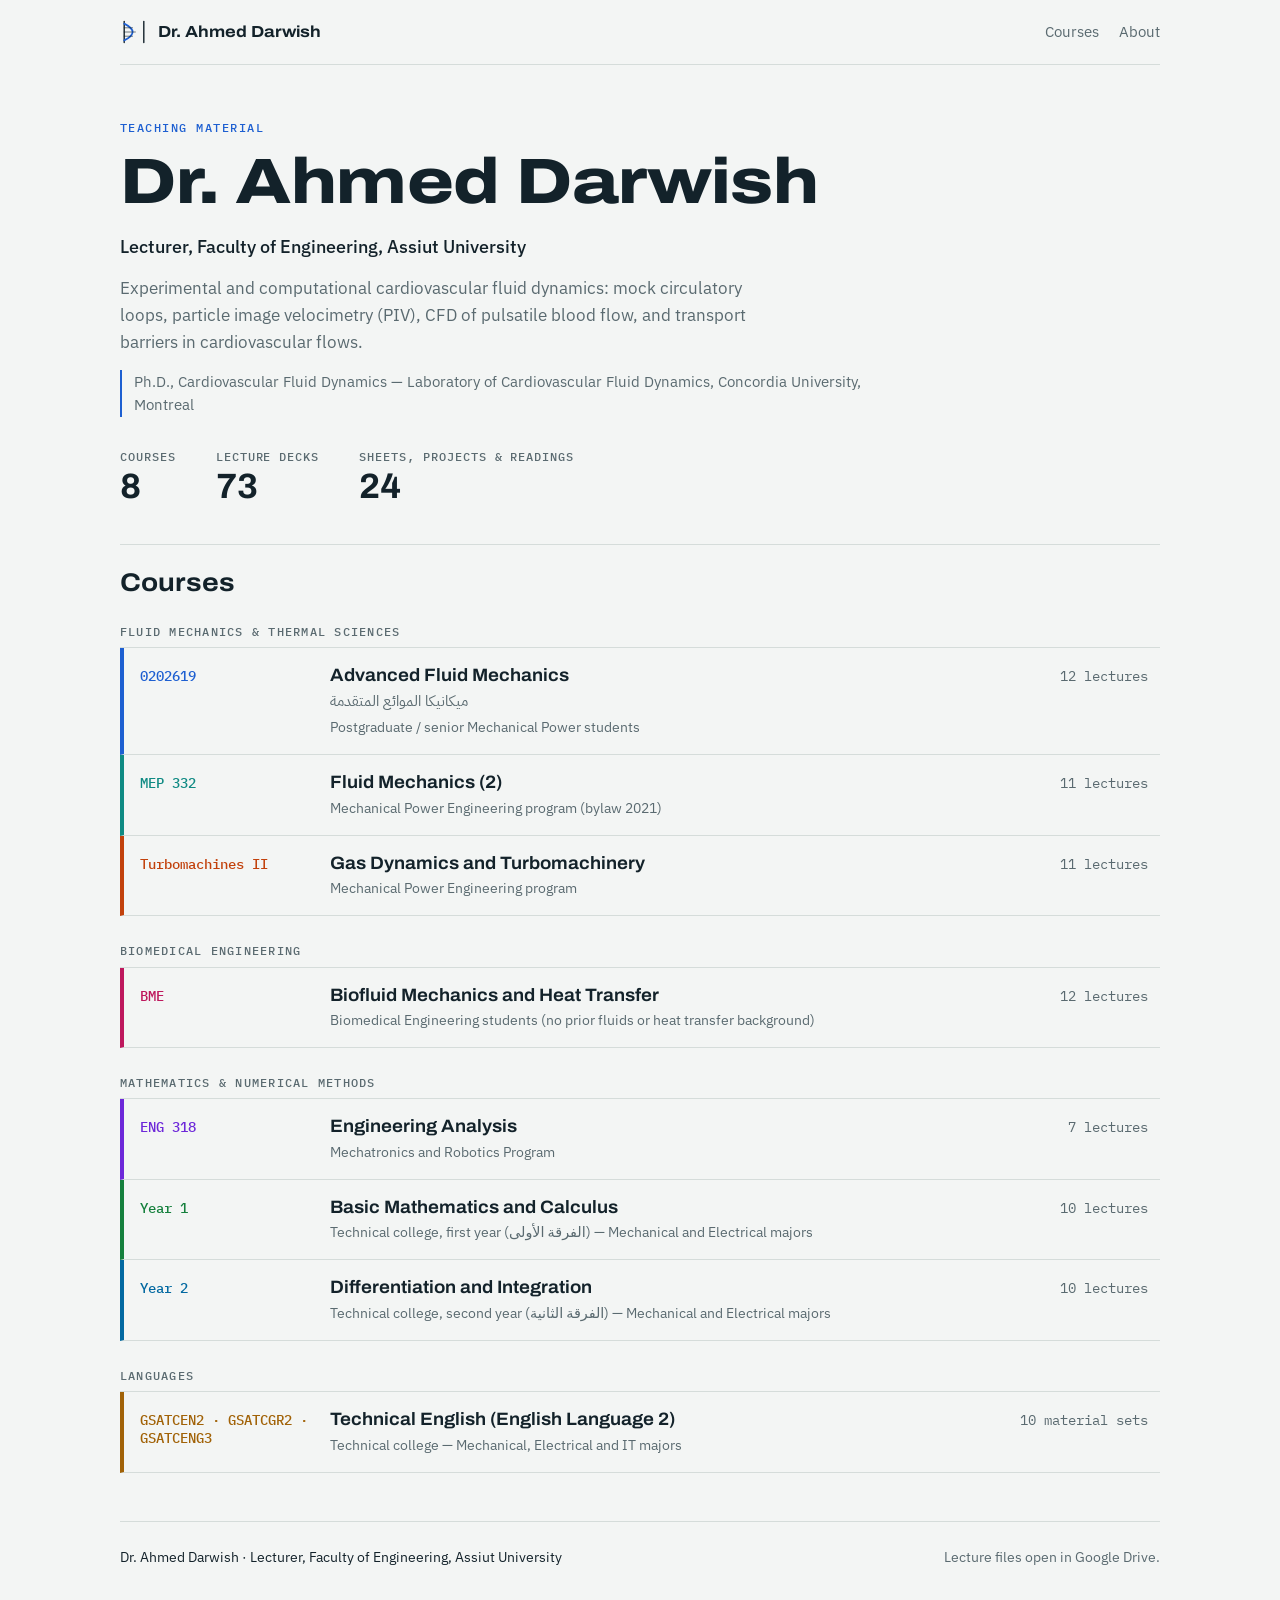
==== site/index.html @ e87729ba "Add teaching website source, built site and Pages workflow Co-Authored-By: Claude Opus 5.5 <noreply@" ====
<!DOCTYPE html>
<html lang="en">
<head>
<meta charset="utf-8">
<meta name="viewport" content="width=device-width, initial-scale=1">
<title>Dr. Ahmed Darwish — Teaching</title>
<meta name="description" content="Teaching material by Dr. Ahmed Darwish: lecture slides, problem sheets and projects.">
<link rel="preconnect" href="https://fonts.googleapis.com">
<link rel="preconnect" href="https://fonts.gstatic.com" crossorigin>
<link href="https://fonts.googleapis.com/css2?family=Archivo:wdth,wght@100..125,500..800&family=IBM+Plex+Sans:wght@400;500;600&family=IBM+Plex+Mono:wght@400;500&family=IBM+Plex+Sans+Arabic:wght@400;500&display=swap" rel="stylesheet">
<link rel="stylesheet" href="assets/style.css">
</head>
<body>
<header class="topbar">
  <a class="brand" href="index.html"><svg class="logo" viewBox="0 0 40 40" aria-hidden="true">
<line x1="6" y1="5" x2="6" y2="35"/><line x1="34" y1="5" x2="34" y2="35"/>
<path d="M6 8 Q30 20 6 32" fill="none"/>
<g class="arrows"><line x1="6" y1="14" x2="18" y2="14"/><line x1="6" y1="20" x2="22" y2="20"/><line x1="6" y1="26" x2="18" y2="26"/></g>
</svg><span>Dr. Ahmed Darwish</span></a>
  <nav aria-label="Main"><a href="index.html#courses">Courses</a><a href="index.html#about">About</a></nav>
</header>
<main>
<section class="hero" id="about">
  <p class="eyebrow">Teaching material</p>
  <h1>Dr. Ahmed Darwish</h1>
  <p class="role">Lecturer, Faculty of Engineering, Assiut University</p>
  <p class="lede">Experimental and computational cardiovascular fluid dynamics: mock circulatory loops, particle image velocimetry (PIV), CFD of pulsatile blood flow, and transport barriers in cardiovascular flows.</p>
  <p class="phd">Ph.D., Cardiovascular Fluid Dynamics — Laboratory of Cardiovascular Fluid Dynamics, Concordia University, Montreal</p>
  <dl class="stats">
    <div><dt>Courses</dt><dd>8</dd></div>
    <div><dt>Lecture decks</dt><dd>73</dd></div>
    <div><dt>Sheets, projects &amp; readings</dt><dd>24</dd></div>
  </dl>
</section>
<section id="courses" class="courses">
  <h2>Courses</h2>
  <section class="group"><h3>Fluid Mechanics &amp; Thermal Sciences</h3><ul class="course-list"><li><a class="course-row" href="courses/advanced-fluid-mechanics.html" style="--course:#1d5fd1">
  <span class="code">0202619</span>
  <span class="name"><strong>Advanced Fluid Mechanics</strong><span class="ar" lang="ar" dir="rtl">ميكانيكا الموائع المتقدمة</span><em>Postgraduate / senior Mechanical Power students</em></span>
  <span class="count">12 lectures</span>
</a></li><li><a class="course-row" href="courses/fluid-mechanics-2.html" style="--course:#0f8a83">
  <span class="code">MEP 332</span>
  <span class="name"><strong>Fluid Mechanics (2)</strong><em>Mechanical Power Engineering program (bylaw 2021)</em></span>
  <span class="count">11 lectures</span>
</a></li><li><a class="course-row" href="courses/turbomachinery.html" style="--course:#c2410c">
  <span class="code">Turbomachines II</span>
  <span class="name"><strong>Gas Dynamics and Turbomachinery</strong><em>Mechanical Power Engineering program</em></span>
  <span class="count">11 lectures</span>
</a></li></ul></section><section class="group"><h3>Biomedical Engineering</h3><ul class="course-list"><li><a class="course-row" href="courses/biofluid-mechanics-heat-transfer.html" style="--course:#be185d">
  <span class="code">BME</span>
  <span class="name"><strong>Biofluid Mechanics and Heat Transfer</strong><em>Biomedical Engineering students (no prior fluids or heat transfer background)</em></span>
  <span class="count">12 lectures</span>
</a></li></ul></section><section class="group"><h3>Mathematics &amp; Numerical Methods</h3><ul class="course-list"><li><a class="course-row" href="courses/eng-318-engineering-analysis.html" style="--course:#6d28d9">
  <span class="code">ENG 318</span>
  <span class="name"><strong>Engineering Analysis</strong><em>Mechatronics and Robotics Program</em></span>
  <span class="count">7 lectures</span>
</a></li><li><a class="course-row" href="courses/basic-mathematics-calculus.html" style="--course:#15803d">
  <span class="code">Year 1</span>
  <span class="name"><strong>Basic Mathematics and Calculus</strong><em>Technical college, first year (الفرقة الأولى) — Mechanical and Electrical majors</em></span>
  <span class="count">10 lectures</span>
</a></li><li><a class="course-row" href="courses/differentiation-integration.html" style="--course:#0369a1">
  <span class="code">Year 2</span>
  <span class="name"><strong>Differentiation and Integration</strong><em>Technical college, second year (الفرقة الثانية) — Mechanical and Electrical majors</em></span>
  <span class="count">10 lectures</span>
</a></li></ul></section><section class="group"><h3>Languages</h3><ul class="course-list"><li><a class="course-row" href="courses/technical-english.html" style="--course:#a16207">
  <span class="code">GSATCEN2 · GSATCGR2 · GSATCENG3</span>
  <span class="name"><strong>Technical English (English Language 2)</strong><em>Technical college — Mechanical, Electrical and IT majors</em></span>
  <span class="count">10 material sets</span>
</a></li></ul></section>
</section>
</main>
<footer class="foot">
  <p>Dr. Ahmed Darwish · Lecturer, Faculty of Engineering, Assiut University</p>
  <p class="muted">Lecture files open in Google Drive.</p>
</footer>
</body>
</html>
---- site/assets/style.css ----
/* Layout idea: a lab-notebook index. Hairline rules, mono codes in a left column,
   each course carries its own colour as a margin stripe. */
:root {
  --paper: #f3f5f4;
  --surface: #ffffff;
  --ink: #13222a;
  --muted: #5a6a70;
  --rule: #d5dcda;
  --accent: #1d5fd1;
  --course: var(--accent);
  --display: "Archivo", "Helvetica Neue", Arial, sans-serif;
  --body: "IBM Plex Sans", "Segoe UI", system-ui, sans-serif;
  --mono: "IBM Plex Mono", ui-monospace, Consolas, monospace;
  --arabic: "IBM Plex Sans Arabic", "Segoe UI", Tahoma, sans-serif;
  color-scheme: light;
}
@media (prefers-color-scheme: dark) {
  :root:not([data-theme="light"]) {
    --paper: #0f1719; --surface: #152125; --ink: #e4ecea; --muted: #94a5a9;
    --rule: #26363b; --accent: #7aa7ff; color-scheme: dark;
  }
  :root:not([data-theme="light"]) body { --course-text: color-mix(in srgb, var(--course) 55%, white); }
}
:root[data-theme="dark"] {
  --paper: #0f1719; --surface: #152125; --ink: #e4ecea; --muted: #94a5a9;
  --rule: #26363b; --accent: #7aa7ff; color-scheme: dark;
}
:root[data-theme="dark"] body { --course-text: color-mix(in srgb, var(--course) 55%, white); }

* { box-sizing: border-box; }
html { -webkit-text-size-adjust: 100%; }
body {
  margin: 0; background: var(--paper); color: var(--ink);
  font: 400 1rem/1.6 var(--body);
  --course-text: var(--course);
}
a { color: inherit; }
a:focus-visible { outline: 2px solid var(--course-text); outline-offset: 3px; border-radius: 2px; }
h1, h2, h3 { font-family: var(--display); text-wrap: balance; line-height: 1.1; margin: 0; }
.muted { color: var(--muted); }
.sr { position: absolute; width: 1px; height: 1px; overflow: hidden; clip: rect(0 0 0 0); }
.ar { font-family: var(--arabic); text-align: left; justify-self: start; }

.topbar, main, .foot { width: min(1040px, 100% - 32px); margin-inline: auto; }
.topbar {
  display: flex; justify-content: space-between; align-items: center; gap: 16px;
  padding: 18px 0; border-bottom: 1px solid var(--rule);
}
.brand { display: flex; align-items: center; gap: 10px; text-decoration: none; font: 700 1rem/1 var(--display); font-stretch: 112%; }
.logo { width: 28px; height: 28px; stroke: var(--ink); stroke-width: 2; stroke-linecap: round; }
.logo path { stroke: var(--course-text); stroke-width: 2.5; }
.logo .arrows { stroke-width: 1.4; opacity: .6; }
.topbar nav { display: flex; gap: 20px; font-size: .92rem; }
.topbar nav a { text-decoration: none; color: var(--muted); }
.topbar nav a:hover { color: var(--ink); }

/* Home */
.hero { padding: 56px 0 40px; display: grid; gap: 14px; max-width: 760px; }
.eyebrow { margin: 0; font: 500 .78rem/1 var(--mono); letter-spacing: .12em; text-transform: uppercase; color: var(--accent); }
.hero h1 { font-size: clamp(2.4rem, 6vw, 4rem); font-weight: 800; font-stretch: 118%; letter-spacing: -.01em; }
.role { margin: 0; font-size: 1.15rem; font-weight: 500; }
.lede { margin: 0; color: var(--muted); max-width: 65ch; font-size: 1.05rem; }
.phd { margin: 0; font-size: .92rem; color: var(--muted); border-left: 2px solid var(--accent); padding-left: 12px; }
.stats { display: flex; flex-wrap: wrap; gap: 40px; margin: 18px 0 0; }
.stats dt { font: 500 .75rem/1.3 var(--mono); text-transform: uppercase; letter-spacing: .08em; color: var(--muted); }
.stats dd { margin: 4px 0 0; font: 700 2.2rem/1 var(--display); font-variant-numeric: tabular-nums; }

.courses { padding: 24px 0 48px; border-top: 1px solid var(--rule); display: grid; gap: 28px; }
.courses > h2 { font-size: 1.6rem; font-stretch: 110%; }
.group h3 { font: 500 .78rem/1 var(--mono); text-transform: uppercase; letter-spacing: .1em; color: var(--muted); padding-bottom: 10px; border-bottom: 1px solid var(--rule); }
.course-list { list-style: none; margin: 0; padding: 0; }
.course-row {
  --course-text: var(--course);
  display: grid; grid-template-columns: 170px 1fr auto; gap: 20px; align-items: baseline;
  padding: 16px 12px 16px 16px; text-decoration: none; border-bottom: 1px solid var(--rule);
  border-left: 4px solid var(--course); transition: background .15s;
}
.course-row:hover { background: var(--surface); }
.course-row .code { font: 500 .85rem/1.3 var(--mono); color: var(--course-text); }
.course-row .name { display: grid; gap: 2px; }
.course-row strong { font: 650 1.12rem/1.25 var(--display); font-stretch: 105%; }
.course-row .ar { font-size: .95rem; color: var(--muted); }
.course-row em { font-style: normal; font-size: .9rem; color: var(--muted); }
.course-row .count { font: 400 .85rem/1 var(--mono); color: var(--muted); white-space: nowrap; font-variant-numeric: tabular-nums; }

/* Course page */
.course { padding-bottom: 40px; display: grid; gap: 36px; }
.crumb { margin: 24px 0 0; font-size: .9rem; }
.crumb a { color: var(--muted); }
.course-head { display: grid; gap: 14px; padding: 8px 0 32px 24px; border-left: 6px solid var(--course); border-bottom: 1px solid var(--rule); }
.course-head .code { margin: 0; font: 500 .9rem/1 var(--mono); color: var(--course-text); }
.course-head h1 { font-size: clamp(2rem, 5vw, 3.2rem); font-weight: 800; font-stretch: 112%; }
.ar.big { margin: 0; font-size: 1.3rem; color: var(--muted); }
.facts { display: grid; gap: 10px; margin: 6px 0 0; max-width: 760px; }
.facts div { display: grid; grid-template-columns: 120px 1fr; gap: 16px; }
.facts dt { font: 500 .78rem/1.6 var(--mono); text-transform: uppercase; letter-spacing: .06em; color: var(--muted); }
.facts dd { margin: 0; }
.btn {
  justify-self: start; margin-top: 6px; padding: 10px 16px; border-radius: 6px; text-decoration: none;
  background: var(--course); color: #fff; font-weight: 600; font-size: .92rem;
}
.btn:hover { filter: brightness(1.1); }
.course section > h2 { font-size: 1.3rem; font-stretch: 108%; margin-bottom: 12px; }

.table-wrap { overflow-x: auto; }
.lectures { width: 100%; border-collapse: collapse; }
.lectures th { text-align: left; font: 500 .75rem/1 var(--mono); text-transform: uppercase; letter-spacing: .08em; color: var(--muted); padding: 10px 12px; border-bottom: 2px solid var(--ink); }
.lectures td { padding: 12px; border-bottom: 1px solid var(--rule); vertical-align: baseline; }
.lectures tr:hover td { background: var(--surface); }
.lectures .num { font: 500 .9rem/1 var(--mono); color: var(--course-text); width: 56px; font-variant-numeric: tabular-nums; }
.lectures .act { text-align: right; white-space: nowrap; }
.lectures .act a { font-weight: 600; font-size: .9rem; color: var(--course-text); text-decoration: none; }
.lectures .act a:hover { text-decoration: underline; }

.res { list-style: none; margin: 0; padding: 0; display: grid; gap: 0; }
.res a { display: grid; grid-template-columns: 104px 1fr auto; gap: 16px; align-items: center; padding: 12px; border-bottom: 1px solid var(--rule); text-decoration: none; }
.res a:hover { background: var(--surface); }
.res .go { color: var(--course-text); }
.tag { font: 500 .72rem/1 var(--mono); text-transform: uppercase; letter-spacing: .06em; padding: 5px 8px; border-radius: 3px; border: 1px solid var(--rule); color: var(--muted); justify-self: start; }
.tag-cfd, .tag-sheet { border-color: var(--course); color: var(--course-text); }
.note { margin: 0; padding: 14px 16px; background: var(--surface); border-left: 3px solid var(--course); font-size: .95rem; max-width: 70ch; }

.pager { display: grid; grid-template-columns: 1fr 1fr; gap: 16px; border-top: 1px solid var(--rule); padding-top: 20px; }
.pager a { text-decoration: none; display: grid; gap: 4px; font-weight: 600; }
.pager .next { text-align: right; }
.pager small { font: 500 .72rem/1 var(--mono); text-transform: uppercase; letter-spacing: .08em; color: var(--muted); }

.foot { padding: 24px 0 40px; border-top: 1px solid var(--rule); font-size: .88rem; display: flex; flex-wrap: wrap; justify-content: space-between; gap: 8px; }
.foot p { margin: 0; }

@media (max-width: 640px) {
  .course-row { grid-template-columns: 1fr; gap: 6px; }
  .facts div { grid-template-columns: 1fr; gap: 2px; }
  .res a { grid-template-columns: 1fr auto; }
  .res .tag { grid-column: 1 / -1; }
  .stats { gap: 24px; }
  .pager { grid-template-columns: 1fr; }
  .pager .next { text-align: left; }
}
@media (prefers-reduced-motion: reduce) { * { transition: none !important; } }
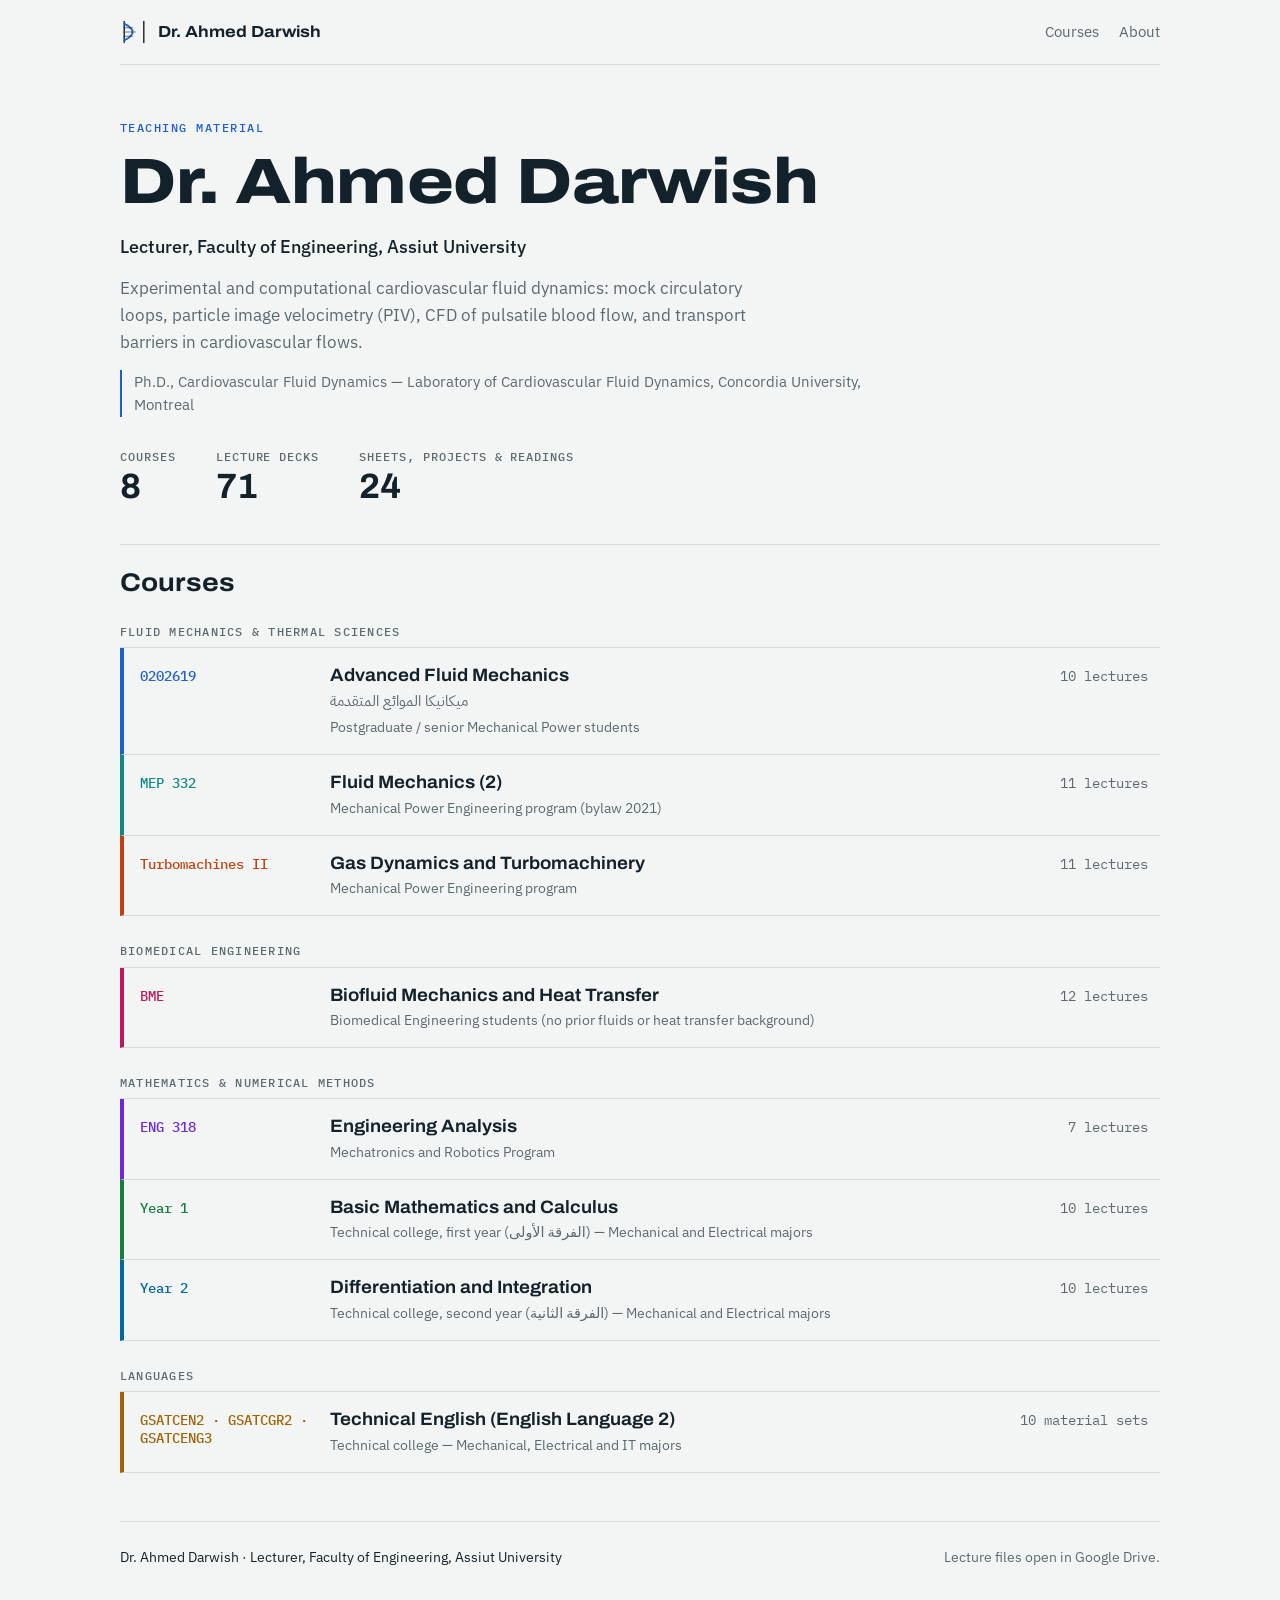
==== commit 811a543e: "Remove animated lecture decks (AFM lectures 4 and 5) from the site Co-Authored-By: Claude Opus 5.5 <" ====
--- a/site/index.html
+++ b/site/index.html
@@ -28,7 +28,7 @@
   <p class="phd">Ph.D., Cardiovascular Fluid Dynamics — Laboratory of Cardiovascular Fluid Dynamics, Concordia University, Montreal</p>
   <dl class="stats">
     <div><dt>Courses</dt><dd>8</dd></div>
-    <div><dt>Lecture decks</dt><dd>73</dd></div>
+    <div><dt>Lecture decks</dt><dd>71</dd></div>
     <div><dt>Sheets, projects &amp; readings</dt><dd>24</dd></div>
   </dl>
 </section>
@@ -37,7 +37,7 @@
   <section class="group"><h3>Fluid Mechanics &amp; Thermal Sciences</h3><ul class="course-list"><li><a class="course-row" href="courses/advanced-fluid-mechanics.html" style="--course:#1d5fd1">
   <span class="code">0202619</span>
   <span class="name"><strong>Advanced Fluid Mechanics</strong><span class="ar" lang="ar" dir="rtl">ميكانيكا الموائع المتقدمة</span><em>Postgraduate / senior Mechanical Power students</em></span>
-  <span class="count">12 lectures</span>
+  <span class="count">10 lectures</span>
 </a></li><li><a class="course-row" href="courses/fluid-mechanics-2.html" style="--course:#0f8a83">
   <span class="code">MEP 332</span>
   <span class="name"><strong>Fluid Mechanics (2)</strong><em>Mechanical Power Engineering program (bylaw 2021)</em></span>
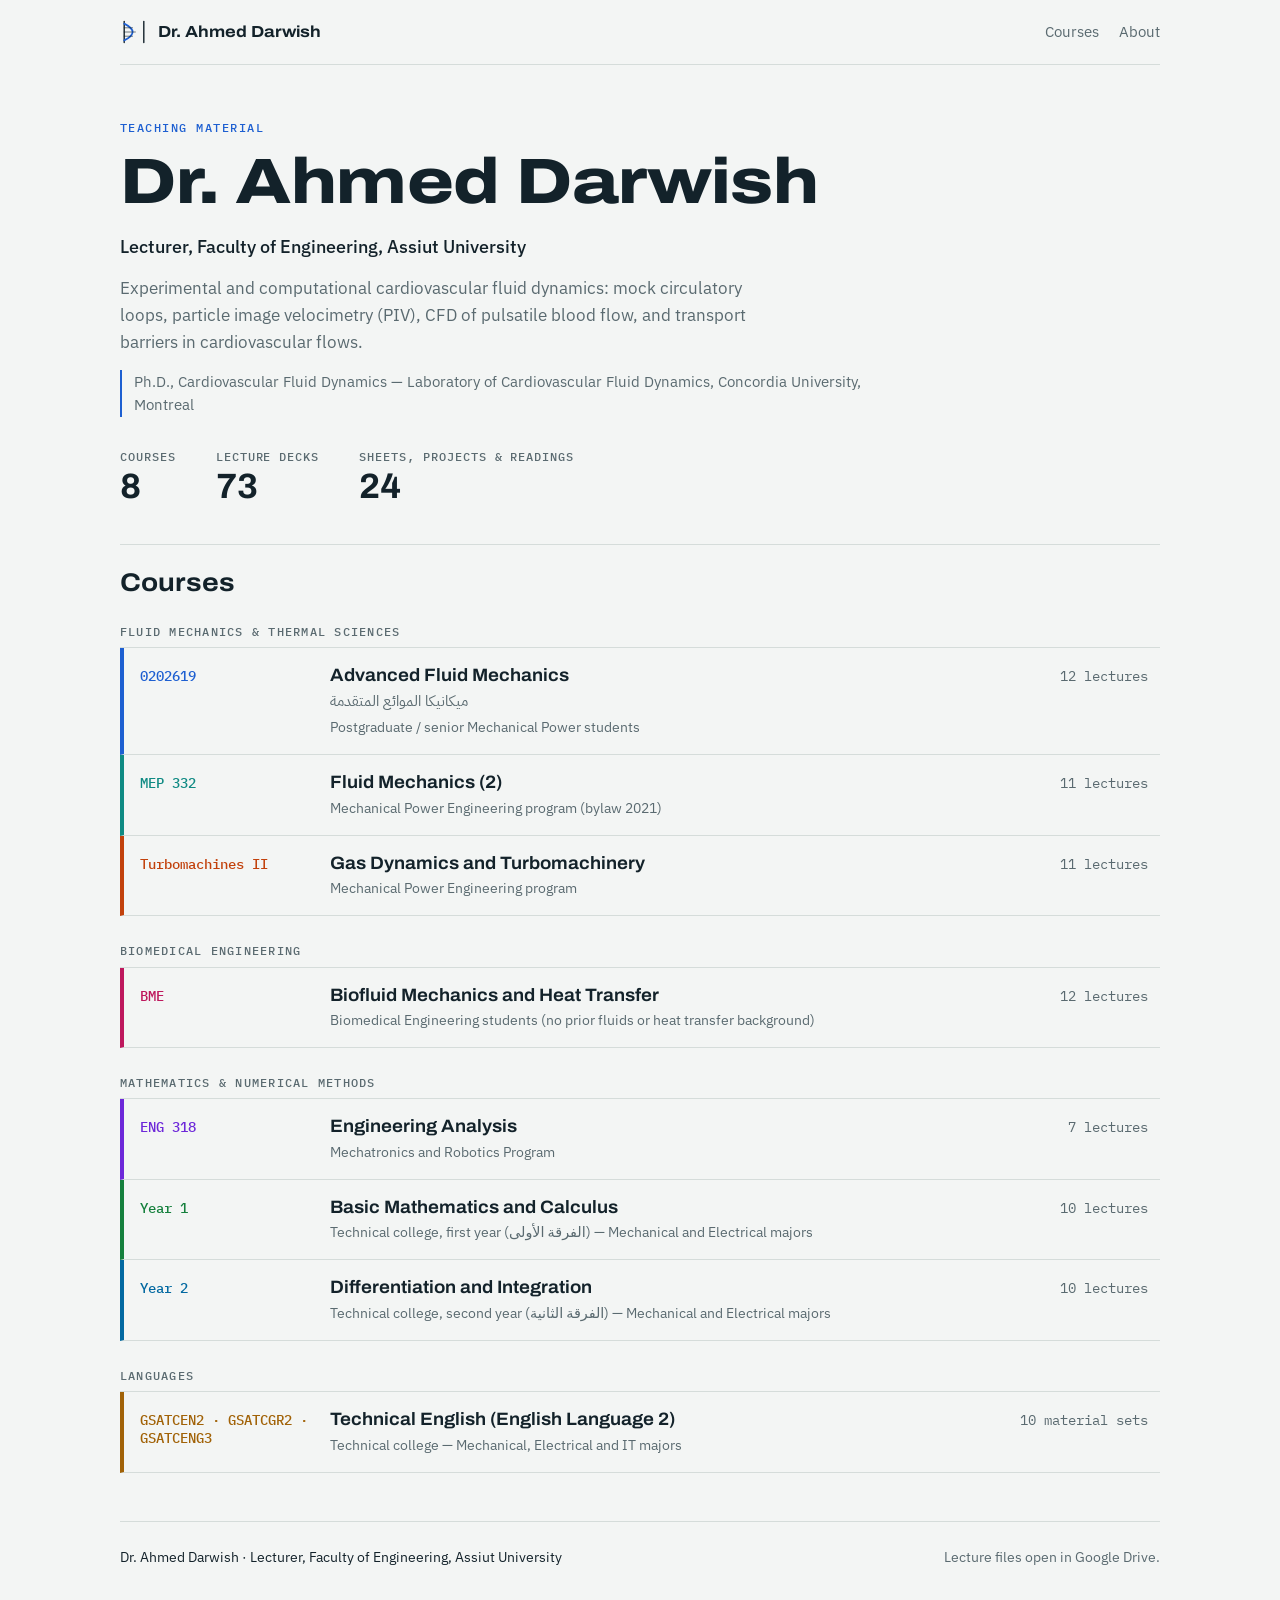
==== commit d364e34f: "Restore AFM lectures 4 and 5 with non-animated decks Co-Authored-By: Claude Opus 5.5 <noreply@anthro" ====
--- a/site/index.html
+++ b/site/index.html
@@ -28,7 +28,7 @@
   <p class="phd">Ph.D., Cardiovascular Fluid Dynamics — Laboratory of Cardiovascular Fluid Dynamics, Concordia University, Montreal</p>
   <dl class="stats">
     <div><dt>Courses</dt><dd>8</dd></div>
-    <div><dt>Lecture decks</dt><dd>71</dd></div>
+    <div><dt>Lecture decks</dt><dd>73</dd></div>
     <div><dt>Sheets, projects &amp; readings</dt><dd>24</dd></div>
   </dl>
 </section>
@@ -37,7 +37,7 @@
   <section class="group"><h3>Fluid Mechanics &amp; Thermal Sciences</h3><ul class="course-list"><li><a class="course-row" href="courses/advanced-fluid-mechanics.html" style="--course:#1d5fd1">
   <span class="code">0202619</span>
   <span class="name"><strong>Advanced Fluid Mechanics</strong><span class="ar" lang="ar" dir="rtl">ميكانيكا الموائع المتقدمة</span><em>Postgraduate / senior Mechanical Power students</em></span>
-  <span class="count">10 lectures</span>
+  <span class="count">12 lectures</span>
 </a></li><li><a class="course-row" href="courses/fluid-mechanics-2.html" style="--course:#0f8a83">
   <span class="code">MEP 332</span>
   <span class="name"><strong>Fluid Mechanics (2)</strong><em>Mechanical Power Engineering program (bylaw 2021)</em></span>
